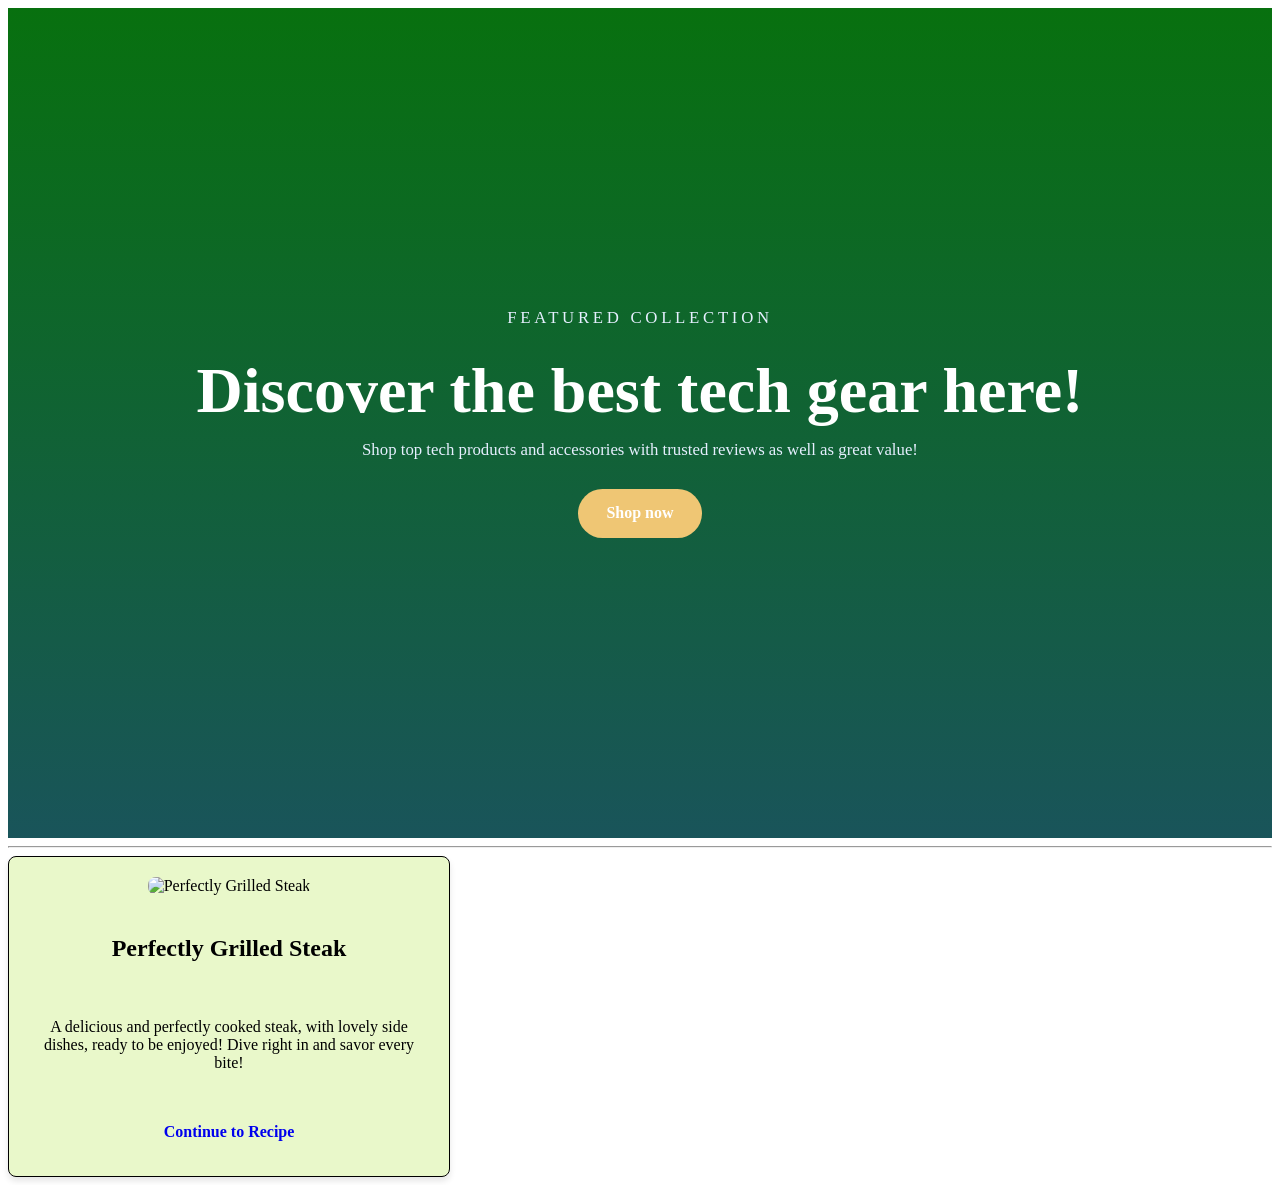
==== products.html @ 95dd90b9 "Add files via upload" ====
<!DOCTYPE html>
<html lang= "en">
<head>
    <META http-equiv=Content-Type content="text/html; charset=UTF-8">
    <title>CSS Exercise 3</title>
    <link rel="stylesheet" href="style.css">

</head>
<body>

<div class="spinner"></div>

<section class="hero">
  <div class="hero-content">
    <p class="hero-eyebrow">Featured collection</p>
    <h1>Discover the best tech gear here!</h1>
    <p>Shop top tech products and accessories with trusted reviews as well as great value!</p>
    <div class="hero-actions">
      <a class="btn primary" href="#section-2">Shop now</a>
    </div>
  </div>
</section>

    <hr>

<body>
      
  <body class="section" id="section-2">

  <div class="product-item">
    <div class="card-content">
      <img src="product 1.jpeg" alt="Perfectly Grilled Steak">
      <h2>Perfectly Grilled Steak</h2>
      <p>A delicious and perfectly cooked steak, with lovely side dishes, ready to be enjoyed! Dive right in and savor every bite!</p>
      <a class="btn" href="https://www.cookingclassy.com/grilled-steak/" target="_blank">Continue to Recipe</a>
    </div>
  </div>
      
    

</body>
</html>
---- style.css ----
.hero {
  min-height: 90vh;
  display: flex;
  align-items: center;
  justify-content: center;
  padding: 10px 20px;
  background: linear-gradient(180deg, rgba(4, 106, 11, 0.92), rgba(19, 61, 97, 0.82)), #35be3b;
  color: #ffffff;
  text-align: center;
  transition: background 0.5s ease;
  poistion: sticky;
}

.hero-eyebrow {
  margin: 0 0 1rem;
  letter-spacing: 0.22em;
  text-transform: uppercase;
  font-size: 0.85rem;
  color: #d9e8ff;
  animation: skewPulse 3s ease-in-out infinite;
}

.hero h1 {
  margin: 0 0 1rem;
  font-size: clamp(2.5rem, 5vw, 4.5rem);
  line-height: 1.05;
  transition: color 0.3s ease;
}

.hero p {
  margin: 0 auto 1.8rem;
  max-width: 720px;
  font-size: 1.05rem;
  color: #e6efff;
  transition: opacity 0.3s ease;
}

.btn {
  display: inline-block;
  padding: 0.95rem 1.8rem;
  border-radius: 900px;
  text-decoration: none;
  font-weight: 700;
  transition: all 0.3s ease;
  cursor: pointer;
  animation: pulse 2s infinite;
  animation-play-state: paused;
}

.btn:hover {
  transform: translateY(-2px) scale(1.05);
  animation-play-state: running;
}

.primary {
  background: #efc674;
  color: #fff;
  transition: background-color 0.3s ease;
}

.primary:hover {
  background: #d4a64a;
}

.product-item {
  display: grid;
  grid-template-columns: repeat(auto-fit, minmax(300px, 1fr));
  gap: 20px;
}

.card-content {
  background: #fff;
  border-radius: 8px;
  border: 1px solid black;
  padding: 20px;
  box-shadow: 0 4px 6px rgba(0, 0, 0, 0.1);
  gap: 20px;
  display: flex;
  flex-direction: column;
  max-width: 400px;
  max-height: 600px;
  align-items: center;
  text-align: center;
  animation-name: slideUp;
  animation-duration: 5s;
  transition: transform 0.3s ease, box-shadow 0.3s ease;
  background-color: rgba(203, 238, 132, 0.43);
}

@keyframes slideUp {
  from {
    transform: translateY(100%);
  }
}

.card-content:hover {
  transform: translateY(-10px);
  box-shadow: 0 8px 12px rgba(0, 0, 0, 0.2);
}

.card-content img {
  width: auto;
  height: auto;
  border-radius: 8px;
}

button {
  background: #c4db72;
  color: black;
  padding: 10px 20px;
  border-radius: 900px;
  text-decoration: none;
  font-weight: 700;
  transition: background-color 0.3s ease;
}
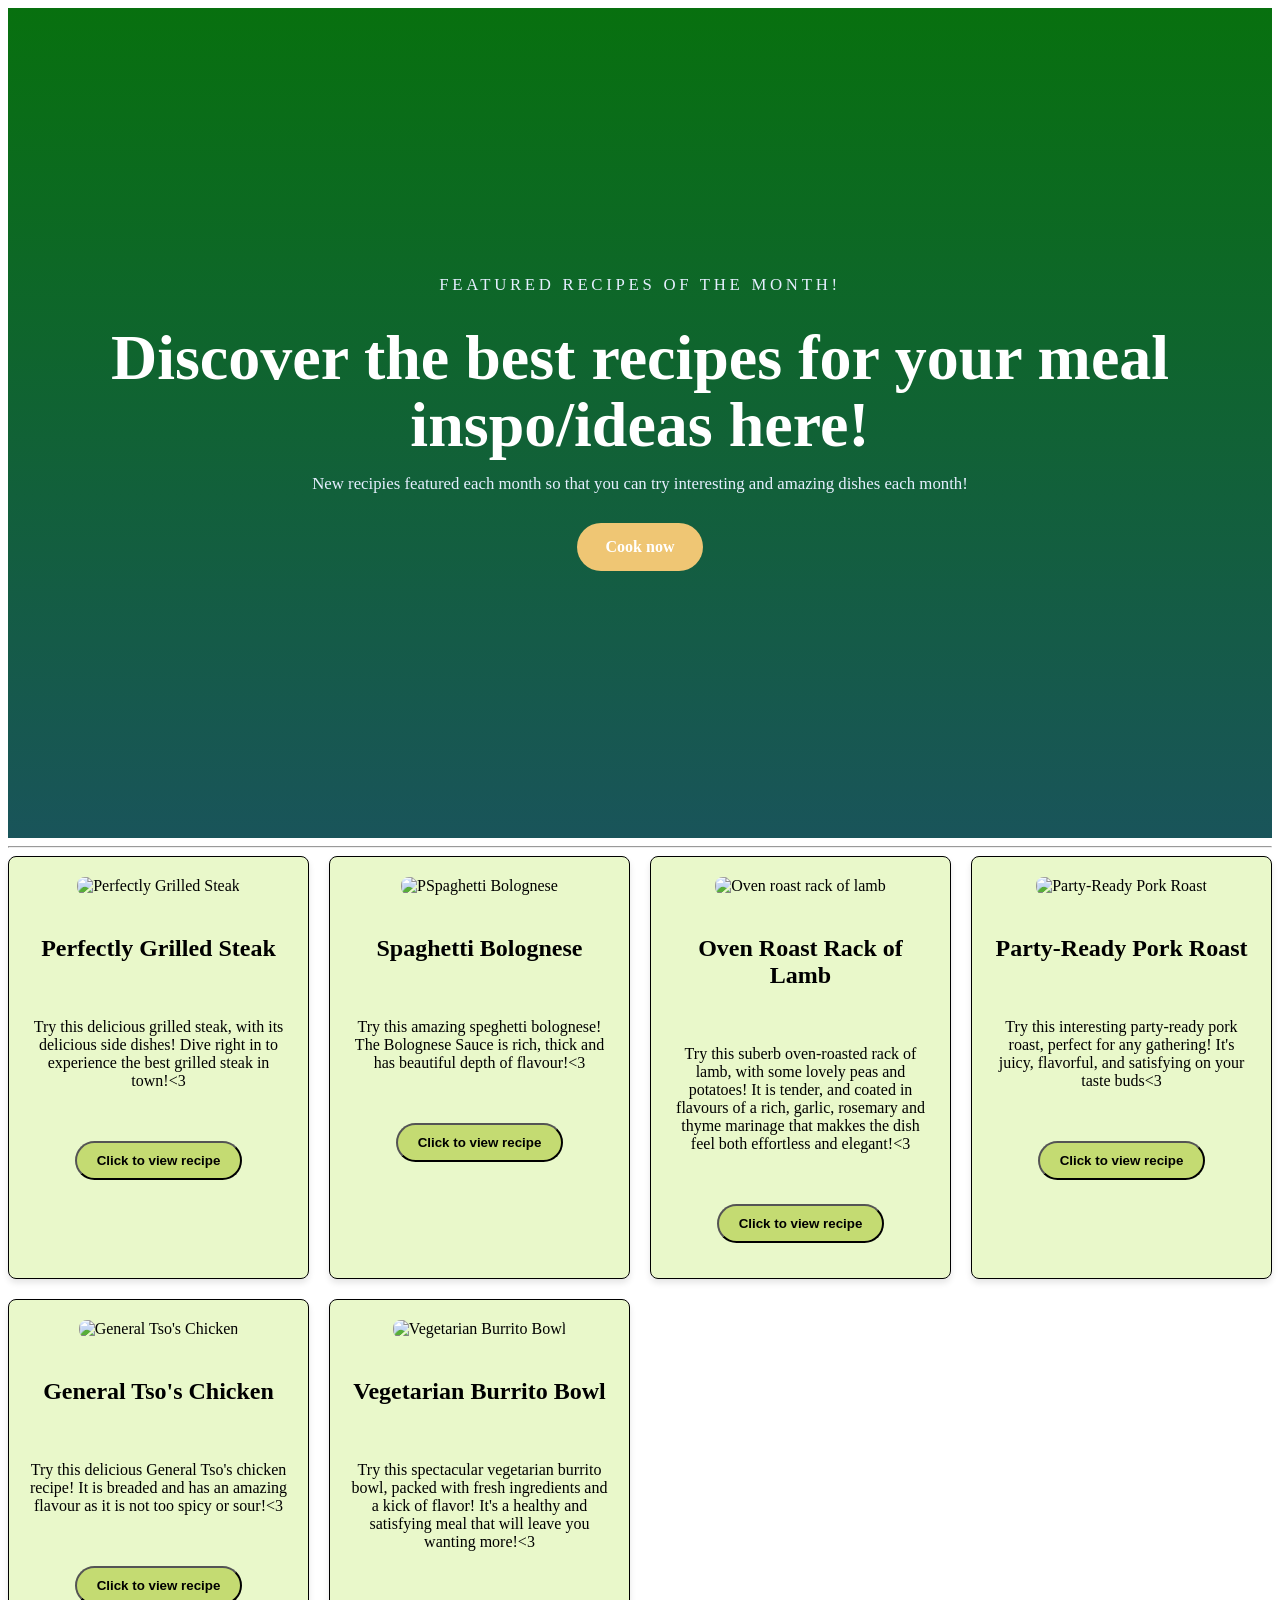
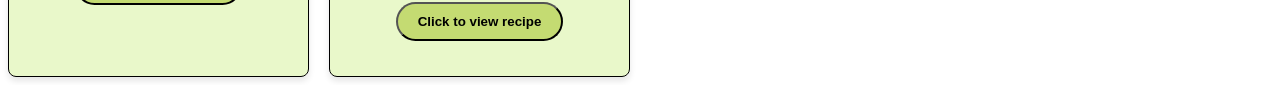
==== commit db7db16b: "Add files via upload" ====
--- a/products.html
+++ b/products.html
@@ -6,37 +6,64 @@
     <link rel="stylesheet" href="style.css">
 
 </head>
-<body>
 
 <div class="spinner"></div>
 
 <section class="hero">
   <div class="hero-content">
-    <p class="hero-eyebrow">Featured collection</p>
-    <h1>Discover the best tech gear here!</h1>
-    <p>Shop top tech products and accessories with trusted reviews as well as great value!</p>
+    <p class="hero-eyebrow">Featured Recipes of the month!</p>
+    <h1>Discover the best recipes for your meal inspo/ideas here!</h1>
+    <p>New recipies featured each month so that you can try interesting and amazing dishes each month!</p>
     <div class="hero-actions">
-      <a class="btn primary" href="#section-2">Shop now</a>
+      <a class="btn primary" href="#section-2">Cook now</a>
     </div>
   </div>
 </section>
 
     <hr>
 
-<body>
-      
-  <body class="section" id="section-2">
-
-  <div class="product-item">
+  <section class="product-item" id="section-2">
     <div class="card-content">
       <img src="product 1.jpeg" alt="Perfectly Grilled Steak">
       <h2>Perfectly Grilled Steak</h2>
-      <p>A delicious and perfectly cooked steak, with lovely side dishes, ready to be enjoyed! Dive right in and savor every bite!</p>
-      <a class="btn" href="https://www.cookingclassy.com/grilled-steak/" target="_blank">Continue to Recipe</a>
+      <p>Try this delicious grilled steak, with its delicious side dishes! Dive right in to experience the best grilled steak in town!<3 </p>
+      <a href="https://www.cookingclassy.com/grilled-steak/" class="btn" ><button>Click to view recipe</button></a>
+    </div>
+
+    <div class="card-content">
+      <img src="product 2.jpeg" alt="PSpaghetti Bolognese">
+      <h2>Spaghetti Bolognese</h2>
+      <p>Try this amazing speghetti bolognese! The Bolognese Sauce is rich, thick and has beautiful depth of flavour!<3 </p>
+      <a href="https://www.recipetineats.com/spaghetti-bolognese/comment-page-3/" class="btn" ><button>Click to view recipe</button></a>
+    </div>
+
+    <div class="card-content">
+      <img src="product 3.jpeg" alt="Oven roast rack of lamb">
+      <h2>Oven Roast Rack of Lamb</h2>
+      <p>Try this suberb oven-roasted rack of lamb, with some lovely peas and potatoes! It is tender, and coated in flavours of a rich, garlic, rosemary and thyme marinage that makkes the dish feel both effortless and elegant!<3 </p>
+      <a href="https://myanosmickitchen.com/oven-roast-rack-of-lamb/" class="btn" ><button>Click to view recipe</button></a>
+    </div>
+
+    <div class="card-content">
+      <img src="product 4.jpeg" alt="Party-Ready Pork Roast">
+      <h2>Party-Ready Pork Roast</h2>
+      <p>Try this interesting party-ready pork roast, perfect for any gathering! It's juicy, flavorful, and satisfying on your taste buds<3 </p>
+      <a href="https://www.bonappetit.com/recipe/party-ready-pork-roast?srsltid=AfmBOoq_fTBo3ChZnLtX2IGEz7S7lufcG6PY2LXLX11YIv9n1kIjj3Ne" class="btn" ><button>Click to view recipe</button></a>
+    </div>
+
+    <div class="card-content">
+      <img src="product 5.jpeg" alt="General Tso's Chicken">
+      <h2>General Tso's Chicken</h2>
+      <p>Try this delicious General Tso's chicken recipe! It is breaded and has an amazing flavour as it is not too spicy or sour!<3 </p>
+      <a href="https://www.cookingclassy.com/general-tso-chicken/" class="btn" ><button>Click to view recipe</button></a>
+    </div>
+
+    <div class="card-content">
+      <img src="product 6.jpeg" alt="Vegetarian Burrito Bowl">
+      <h2>Vegetarian Burrito Bowl</h2>
+      <p>Try this spectacular vegetarian burrito bowl, packed with fresh ingredients and a kick of flavor! It's a healthy and satisfying meal that will leave you wanting more!<3 </p>
+      <a href="https://feelgoodfoodie.net/recipe/vegetarian-burrito-bowl/" class="btn" ><button>Click to view recipe</button></a>
     </div>
   </div>
-      
-    
 
-</body>
-</html>
+  
